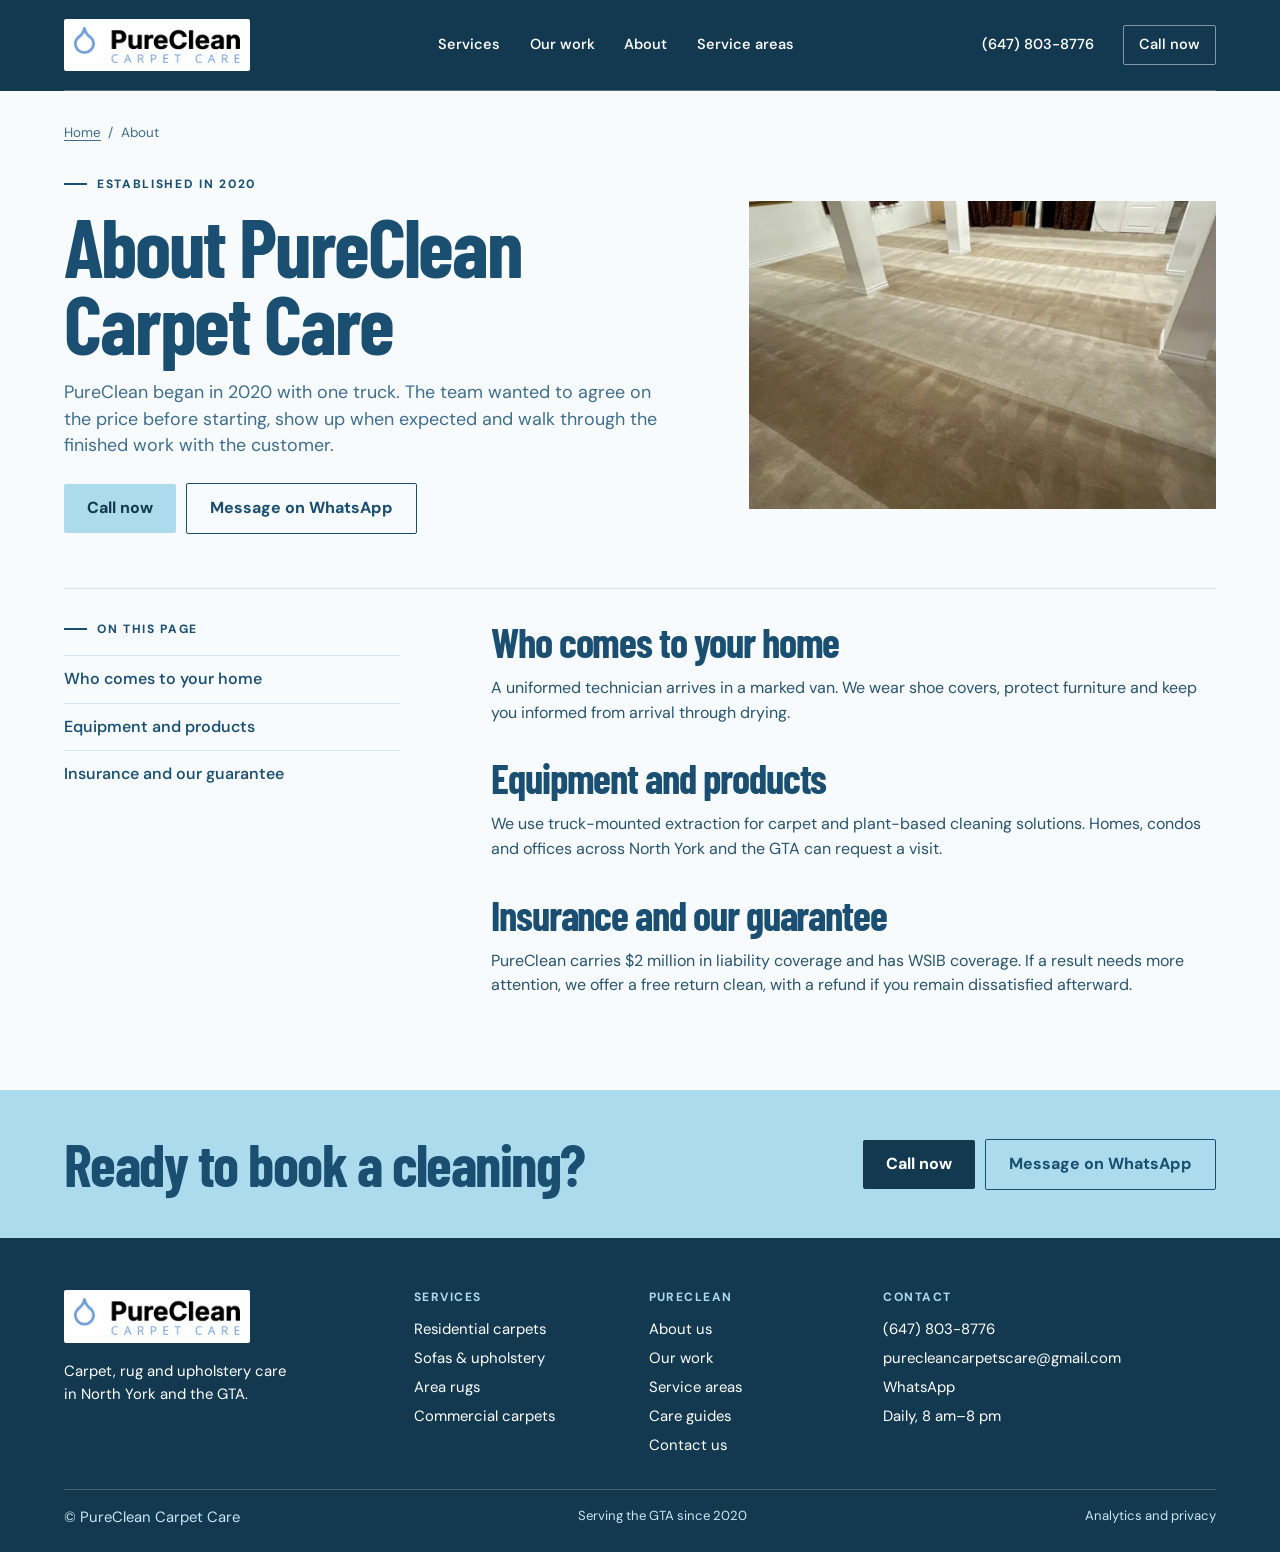
==== docs/about-us/index.html @ 776770c7 "Add PureClean website, analytics, and local SEO" ====
<!doctype html>
<html lang="en-CA">
  <head>
    <meta charset="utf-8" />
    <meta name="viewport" content="width=device-width, initial-scale=1" />
    <title>About PureClean Carpet Care | North York Cleaning Team</title>
    <meta name="description" content="Meet the PureClean team serving North York and the GTA. Learn how the team assesses carpets and upholstery, prepares quotes and handles a re-clean." />
    <link rel="canonical" href="https://purecleancarpet.ca/about-us/" />
    <meta property="og:locale" content="en_CA" />
    <meta property="og:site_name" content="PureClean Carpet Care" />
    <meta property="og:type" content="website" />
    <meta property="og:title" content="About PureClean Carpet Care | North York Cleaning Team" />
    <meta property="og:description" content="Meet the PureClean team serving North York and the GTA. Learn how the team assesses carpets and upholstery, prepares quotes and handles a re-clean." />
    <meta property="og:url" content="https://purecleancarpet.ca/about-us/" />
    <meta property="og:image" content="https://purecleancarpet.ca/assets/social/field-hall.jpg" />
    <meta property="og:image:type" content="image/jpeg" />
    <meta property="og:image:width" content="1200" />
    <meta property="og:image:height" content="630" />
    <meta property="og:image:alt" content="Cleaned carpet in a hallway" />
    <meta name="twitter:image:alt" content="Cleaned carpet in a hallway" />
    <meta name="twitter:card" content="summary_large_image" />
    <link rel="icon" href="../assets/pureclean-favicon.png" type="image/png" />
    <meta name="theme-color" content="#123950" />
    <link rel="preload" href="../assets/barlow-condensed-700.woff2" as="font" type="font/woff2" crossorigin />
    <link rel="stylesheet" href="../assets/style.css" />
    <script type="application/ld+json">
      {
        "@context": "https://schema.org",
        "@graph": [
          {
            "@type": "Organization",
            "@id": "https://purecleancarpet.ca/#business",
            "name": "PureClean Carpet Care",
            "url": "https://purecleancarpet.ca/",
            "telephone": "+16478038776",
            "email": "purecleancarpetscare@gmail.com",
            "sameAs": [
              "https://maps.google.com/?cid=16171649213282501730"
            ],
            "areaServed": [
              {
                "@type": "Place",
                "name": "North York"
              },
              {
                "@type": "Place",
                "name": "Etobicoke"
              },
              {
                "@type": "Place",
                "name": "Scarborough"
              },
              {
                "@type": "Place",
                "name": "Mississauga"
              },
              {
                "@type": "Place",
                "name": "Vaughan"
              },
              {
                "@type": "Place",
                "name": "Markham"
              },
              {
                "@type": "Place",
                "name": "Richmond Hill"
              },
              {
                "@type": "Place",
                "name": "Brampton"
              },
              {
                "@type": "Place",
                "name": "Oakville"
              },
              {
                "@type": "Place",
                "name": "Burlington"
              },
              {
                "@type": "Place",
                "name": "Ajax"
              },
              {
                "@type": "Place",
                "name": "Whitby"
              },
              {
                "@type": "Place",
                "name": "Oshawa"
              }
            ],
            "logo": {
              "@type": "ImageObject",
              "@id": "https://purecleancarpet.ca/#logo",
              "url": "https://purecleancarpet.ca/assets/pureclean-logo.png",
              "width": 1592,
              "height": 352
            },
            "contactPoint": {
              "@type": "ContactPoint",
              "contactType": "customer service",
              "telephone": "+16478038776",
              "email": "purecleancarpetscare@gmail.com"
            }
          },
          {
            "@type": "AboutPage",
            "@id": "https://purecleancarpet.ca/about-us/#page",
            "url": "https://purecleancarpet.ca/about-us/",
            "name": "About PureClean Carpet Care | North York Cleaning Team",
            "description": "Meet the PureClean team serving North York and the GTA. Learn how the team assesses carpets and upholstery, prepares quotes and handles a re-clean.",
            "inLanguage": "en-CA",
            "publisher": {
              "@id": "https://purecleancarpet.ca/#business"
            },
            "isPartOf": {
              "@id": "https://purecleancarpet.ca/#website"
            },
            "primaryImageOfPage": {
              "@type": "ImageObject",
              "url": "https://purecleancarpet.ca/assets/social/field-hall.jpg",
              "width": 1200,
              "height": 630
            },
            "breadcrumb": {
              "@id": "https://purecleancarpet.ca/about-us/#breadcrumbs"
            }
          },
          {
            "@type": "BreadcrumbList",
            "itemListElement": [
              {
                "@type": "ListItem",
                "position": 1,
                "name": "Home",
                "item": "https://purecleancarpet.ca/"
              },
              {
                "@type": "ListItem",
                "position": 2,
                "name": "About PureClean Carpet Care",
                "item": "https://purecleancarpet.ca/about-us/"
              }
            ],
            "@id": "https://purecleancarpet.ca/about-us/#breadcrumbs"
          }
        ]
      }
    </script>
    <script defer src="../assets/site.js"></script>
    <script defer src="../assets/analytics.js"></script>
  </head>
  <body data-analytics-page="/about-us/">
    <a class="skip" href="#main" data-analytics="page-content-skip-to-content">Skip to content</a>
    <header class="mast">
      <div class="wrap nav-row">
        <a
          class="brand"
          href="../"
          aria-label="PureClean Carpet Care home"
          data-analytics="header-pureclean-carpet-care-home"
          ><img src="../assets/pureclean-logo.png" width="1592" height="352" alt="" decoding="async"
        /></a>
        <nav class="nav-links" id="main-menu" aria-label="Main navigation">
          <a href="../services/" data-analytics="header-services">Services</a
          ><a href="../our-work/" data-analytics="header-our-work">Our work</a
          ><a href="./" aria-current="page" data-analytics="header-about">About</a
          ><a href="../service-areas/" data-analytics="header-service-areas">Service areas</a
          ><a href="../contact/" class="mobile-contact" data-analytics="header-contact">Contact</a>
        </nav>
        <div class="nav-actions">
          <a class="nav-call" href="tel:+16478038776" data-analytics="header-647-803-8776">(647) 803-8776</a
          ><a class="small-quote" href="tel:+16478038776" data-analytics="header-call-now">Call now</a
          ><button
            type="button"
            class="menu-button"
            aria-controls="main-menu"
            aria-expanded="false"
            data-analytics="header-menu"
          >
            Menu <span aria-hidden="true">☰</span>
          </button>
        </div>
      </div>
    </header>
    <main id="main">
      <section class="inner-top">
        <div class="wrap">
          <nav class="crumb" aria-label="Breadcrumb">
            <a href="../" data-analytics="page-content-home">Home</a><span aria-hidden="true">/</span
            ><span aria-current="page">About</span>
          </nav>
          <div class="interior-lead">
            <div>
              <p class="eyebrow">Established in 2020</p>
              <h1>About PureClean Carpet Care</h1>
              <p class="intro-copy">
                PureClean began in 2020 with one truck. The team wanted to agree on the price before starting,
                show up when expected and walk through the finished work with the customer.
              </p>
              <div class="contact-actions">
                <a class="button" href="tel:+16478038776" data-analytics="page-introduction-call-now"
                  >Call now</a
                ><a
                  class="button-link"
                  href="https://wa.me/16478038776"
                  data-analytics="page-introduction-message-on-whatsapp"
                  >Message on WhatsApp</a
                >
              </div>
            </div>
            <img
              src="../assets/field-hall.webp"
              alt="Extraction lines in a commercial hall cleaned by PureClean"
              width="1170"
              height="878"
              class=""
              fetchpriority="high"
              loading="eager"
              decoding="async"
            />
          </div>
        </div>
      </section>
      <div class="wrap interior-body">
        <div class="reading-grid">
          <aside class="contents">
            <p class="eyebrow">On this page</p>
            <ul>
              <li>
                <a href="#who-comes-to-your-home" data-analytics="on-this-page-who-comes-to-your-home"
                  >Who comes to your home</a
                >
              </li>
              <li>
                <a href="#equipment-and-products" data-analytics="on-this-page-equipment-and-products"
                  >Equipment and products</a
                >
              </li>
              <li>
                <a
                  href="#insurance-and-our-guarantee"
                  data-analytics="on-this-page-insurance-and-our-guarantee"
                  >Insurance and our guarantee</a
                >
              </li>
            </ul>
          </aside>
          <div>
            <section class="article-section" id="who-comes-to-your-home">
              <h2>Who comes to your home</h2>
              <p>
                A uniformed technician arrives in a marked van. We wear shoe covers, protect furniture and
                keep you informed from arrival through drying.
              </p>
            </section>
            <section class="article-section" id="equipment-and-products">
              <h2>Equipment and products</h2>
              <p>
                We use truck-mounted extraction for carpet and plant-based cleaning solutions. Homes, condos
                and offices across North York and the GTA can request a visit.
              </p>
            </section>
            <section class="article-section" id="insurance-and-our-guarantee">
              <h2>Insurance and our guarantee</h2>
              <p>
                PureClean carries $2 million in liability coverage and has WSIB coverage. If a result needs
                more attention, we offer a free return clean, with a refund if you remain dissatisfied
                afterward.
              </p>
            </section>
          </div>
        </div>
      </div>
      <section class="recontact" id="contact" aria-label="Contact PureClean">
        <div class="wrap" id="quote">
          <h2>Ready to book a cleaning?</h2>
          <div class="contact-actions">
            <a
              class="button dark-btn"
              href="tel:+16478038776"
              data-analytics="bottom-contact-section-call-now"
              >Call now</a
            ><a
              class="button-link"
              href="https://wa.me/16478038776"
              data-analytics="bottom-contact-section-message-on-whatsapp"
              >Message on WhatsApp</a
            >
          </div>
        </div>
      </section>
    </main>
    <footer class="footer">
      <div class="wrap footer-grid">
        <div>
          <a
            class="brand"
            href="../"
            aria-label="PureClean Carpet Care home"
            data-analytics="footer-pureclean-carpet-care-home"
            ><img src="../assets/pureclean-logo.png" width="1592" height="352" alt="" decoding="async"
          /></a>
          <p>Carpet, rug and upholstery care<br />in North York and the GTA.</p>
        </div>
        <div>
          <h2>Services</h2>
          <ul>
            <li>
              <a href="../services/carpet-cleaning/" data-analytics="footer-residential-carpets"
                >Residential carpets</a
              >
            </li>
            <li>
              <a href="../services/upholstery-cleaning/" data-analytics="footer-sofas-upholstery"
                >Sofas &amp; upholstery</a
              >
            </li>
            <li><a href="../services/area-rug-cleaning/" data-analytics="footer-area-rugs">Area rugs</a></li>
            <li>
              <a href="../services/commercial-carpet-cleaning/" data-analytics="footer-commercial-carpets"
                >Commercial carpets</a
              >
            </li>
          </ul>
        </div>
        <div>
          <h2>PureClean</h2>
          <ul>
            <li><a href="./" data-analytics="footer-about-us">About us</a></li>
            <li><a href="../our-work/" data-analytics="footer-our-work">Our work</a></li>
            <li><a href="../service-areas/" data-analytics="footer-service-areas">Service areas</a></li>
            <li><a href="../guides/" data-analytics="footer-care-guides">Care guides</a></li>
            <li><a href="../contact/" data-analytics="footer-contact-us">Contact us</a></li>
          </ul>
        </div>
        <div>
          <h2>Contact</h2>
          <ul>
            <li><a href="tel:+16478038776" data-analytics="footer-647-803-8776">(647) 803-8776</a></li>
            <li>
              <a
                href="mailto:purecleancarpetscare@gmail.com"
                data-analytics="footer-purecleancarpetscare-gmail-com"
                >purecleancarpetscare@gmail.com</a
              >
            </li>
            <li><a href="https://wa.me/16478038776" data-analytics="footer-whatsapp">WhatsApp</a></li>
            <li>Daily, 8 am–8 pm</li>
          </ul>
        </div>
      </div>
      <div class="wrap footer-base">
        <p>© PureClean Carpet Care</p>
        <span>Serving the GTA since 2020</span>
        <a href="../privacy/" data-analytics="footer-analytics-and-privacy">Analytics and privacy</a>
      </div>
    </footer>
  </body>
</html>
---- docs/assets/style.css ----
@font-face {
  font-family: DM Sans;
  src: url(dm-sans.woff2) format("woff2");
  font-weight: 100 1000;
  font-style: normal;
  font-display: swap;
}
@font-face {
  font-family: Barlow Condensed;
  src: url(barlow-condensed-700.woff2) format("woff2");
  font-weight: 700;
  font-style: normal;
  font-display: swap;
}
:root {
  --dark: #123950;
  --ink: #1a4f72;
  --muted: #3f6e8c;
  --paper: #f7fbfd;
  --white: #ffffff;
  --line: #d3e7f2;
  --accent: #abdbed;
  --round: 2px;
  --width: min(1376px, 90vw);
  --display: "Barlow Condensed", "Arial Narrow", sans-serif;
  --body: "DM Sans", Arial, sans-serif;
  color-scheme: light;
}
* {
  box-sizing: border-box;
}
body {
  margin: 0;
  background: var(--paper);
  color: var(--ink);
  font: 400 1rem/1.55 var(--body);
  -webkit-font-smoothing: antialiased;
}
button,
input,
select,
textarea {
  font: inherit;
  color: inherit;
}
a {
  color: inherit;
  text-decoration: none;
}
button,
select {
  cursor: pointer;
}
img {
  display: block;
  max-width: 100%;
}
figure,
p,
h1,
h2,
h3 {
  margin: 0;
}
h1,
h2,
h3 {
  line-height: 1.02;
  text-wrap: balance;
}
h1,
h2 {
  font-family: var(--display);
  font-weight: 700;
  letter-spacing: -0.026em;
}
h3 {
  font-weight: 650;
  letter-spacing: -0.035em;
}
button {
  border: 0;
  background: none;
}
a:focus-visible,
button:focus-visible,
input:focus-visible,
select:focus-visible,
textarea:focus-visible,
summary:focus-visible {
  outline: 3px solid #2b6b94;
  outline-offset: 4px;
  box-shadow: 0 0 0 4px #ffffff;
}
::selection {
  background: var(--accent);
  color: var(--ink);
}
.wrap {
  width: var(--width);
  margin-inline: auto;
}
.skip {
  position: fixed;
  left: 1rem;
  top: -5rem;
  background: white;
  color: var(--ink);
  padding: 0.8rem;
  z-index: 20;
}
.skip:focus {
  top: 1rem;
}
.mast {
  position: relative;
  background: var(--dark);
  color: var(--white);
}
.mast.overlay {
  background: transparent;
  position: absolute;
  inset: 0 0 auto;
  z-index: 3;
}
.nav-row {
  display: flex;
  align-items: center;
  justify-content: space-between;
  min-height: 91px;
  border-bottom: 1px solid #ffffff45;
  gap: 24px;
}
.brand {
  display: inline-flex;
  align-items: center;
  flex: none;
  padding: 8px 10px;
  border-radius: var(--round);
  background: var(--white);
}
.brand img {
  width: clamp(142px, 13vw, 178px);
  height: auto;
}
.nav-links,
.nav-actions {
  display: flex;
  align-items: center;
  gap: clamp(15px, 2.3vw, 38px);
}
.nav-links a,
.nav-actions a {
  font-size: 0.91rem;
  font-weight: 550;
}
.nav-links a:hover,
.text-link:hover,
.footer a:hover {
  text-decoration: underline;
  text-underline-offset: 5px;
}
.nav-call {
  font-variant-numeric: tabular-nums;
  white-space: nowrap;
}
.nav-call .phone-symbol {
  margin-right: 7px;
}
.nav-actions .small-quote {
  border: 1px solid #ffffff7a;
  border-radius: var(--round);
  padding: 8px 15px;
}
.nav-actions .small-quote:hover {
  border-color: var(--accent);
  color: var(--accent);
}
.menu-button {
  display: none;
  color: inherit;
  border: 1px solid #ffffff80;
  border-radius: 2px;
  padding: 6px 13px;
}
.skip-mobile {
  display: inline-flex;
}
.hero {
  position: relative;
  isolation: isolate;
  background: #123950;
  color: var(--white);
  overflow: hidden;
}
.hero-photo {
  inset: 0;
  position: absolute;
  z-index: -2;
  width: 100%;
  height: 100%;
  object-fit: cover;
  object-position: 65% 55%;
}
.hero:after {
  content: "";
  position: absolute;
  z-index: -1;
  inset: 0;
  background:
    linear-gradient(90deg, rgba(14, 43, 63, 0.86), rgba(14, 43, 63, 0.5) 39%, transparent 71%),
    linear-gradient(180deg, rgba(14, 43, 63, 0.4), transparent 29%, transparent 70%, rgba(14, 43, 63, 0.23));
}
.hero-grid {
  display: flex;
  flex-direction: column;
  justify-content: center;
  align-items: flex-start;
  min-height: clamp(610px, 46vw, 790px);
  padding-top: 128px;
  padding-bottom: 70px;
}
.eyebrow {
  font-size: 0.75rem;
  font-weight: 750;
  letter-spacing: 0.14em;
  text-transform: uppercase;
  display: flex;
  align-items: center;
  gap: 10px;
  line-height: 1.4;
}
.eyebrow:before {
  content: "";
  height: 2px;
  width: 23px;
  background: currentColor;
}
.hero .eyebrow,
.dark .eyebrow {
  color: var(--accent);
}
.hero h1 {
  font-size: clamp(6.5rem, 10.6vw, 10.9rem);
  line-height: 0.83;
  letter-spacing: -0.041em;
  margin: 24px 0 25px;
}
.hero h1 span {
  display: block;
}
.hero-intro {
  font-size: clamp(1.08rem, 1.38vw, 1.4rem);
  max-width: 440px;
  line-height: 1.44;
}
.button,
.button-link {
  display: inline-flex;
  align-items: center;
  justify-content: center;
  gap: 12px;
  border: 0;
  border-radius: var(--round);
  padding: 14px 23px;
  font-size: 1rem;
  font-weight: 750;
  line-height: 1.3;
  min-height: 48px;
  cursor: pointer;
}
.button {
  background: var(--accent);
  color: #123950;
}
.button:hover {
  background: #c9e7f4;
}
.button.dark-btn {
  color: var(--white);
  background: var(--dark);
}
.button.dark-btn:hover {
  background: #22608a;
}
.button-link {
  border: 1px solid currentColor;
  background: transparent;
}
.hero .button {
  margin-top: 26px;
}
.text-link {
  font-weight: 650;
  text-decoration: underline;
  text-underline-offset: 5px;
  text-decoration-thickness: 1px;
}
.quiet {
  color: var(--muted);
}
.section {
  padding-block: clamp(48px, 6vw, 96px);
}
.section-title {
  font-size: clamp(3.2rem, 6.3vw, 6.3rem);
  line-height: 0.94;
}
.section-title.small {
  font-size: clamp(3rem, 4.8vw, 4.7rem);
}
.section-top {
  display: flex;
  align-items: end;
  justify-content: space-between;
  gap: 26px;
  margin-bottom: 28px;
}
.section-top .eyebrow {
  margin-bottom: 14px;
}
.section-top .side-note {
  font-size: 0.95rem;
  color: var(--muted);
  max-width: 26rem;
}
.section-top .text-link {
  white-space: nowrap;
}
.reveal-section {
  background: var(--paper);
  padding-top: clamp(35px, 4.3vw, 68px);
}
.compare {
  position: relative;
  isolation: isolate;
  aspect-ratio: 2.28;
  background: #d3e7f2;
  overflow: hidden;
  --split: 48%;
}
.compare img {
  position: absolute;
  inset: 0;
  width: 100%;
  height: 100%;
  object-fit: cover;
  object-position: 50% 58%;
  pointer-events: none;
}
.compare .before-photo {
  clip-path: inset(0 calc(100% - var(--split)) 0 0);
}
.compare .edge {
  position: absolute;
  z-index: 2;
  left: var(--split);
  top: 0;
  height: 100%;
  width: 2px;
  transform: translateX(-50%);
  background: white;
  pointer-events: none;
}
.compare .knob {
  display: grid;
  place-items: center;
  position: absolute;
  top: 54%;
  left: 50%;
  width: 52px;
  height: 52px;
  transform: translate(-50%, -50%);
  background: var(--accent);
  border: 2px solid var(--dark);
  border-radius: 50%;
  box-shadow: 0 3px 10px #12395045;
  color: var(--ink);
  font-size: 1.35rem;
  font-weight: 650;
  line-height: 1;
  letter-spacing: 0.1em;
}
.compare .tag {
  position: absolute;
  z-index: 2;
  top: 18px;
  left: 18px;
  background: #123950e6;
  color: white;
  padding: 4px 11px;
  text-transform: uppercase;
  letter-spacing: 0.095em;
  font-size: 0.72rem;
  font-weight: 700;
  pointer-events: none;
}
.compare .tag.after {
  left: auto;
  right: 18px;
}
.compare input {
  position: absolute;
  z-index: 4;
  inset: 0;
  height: 100%;
  width: 100%;
  opacity: 0;
  cursor: ew-resize;
  margin: 0;
  touch-action: pan-y;
}
.compare:focus-within {
  outline: 3px solid #2b6b94;
  outline-offset: 4px;
  box-shadow: 0 0 0 4px #ffffff;
}
.compare:focus-within .knob {
  outline: 3px solid white;
  outline-offset: 2px;
}
.compare-caption {
  display: flex;
  justify-content: space-between;
  align-items: baseline;
  gap: 16px;
  margin-top: 12px;
  font-size: 0.84rem;
  color: var(--muted);
}
.compare-caption a {
  color: var(--ink);
}
.noscript {
  font-size: 0.88rem;
}
.services-block {
  background: #e4f3fa;
}
.service-list {
  border-top: 1px solid #a8c8db;
}
.service-row {
  display: grid;
  grid-template-columns: 92px 1fr minmax(14rem, 31%) 34px;
  align-items: center;
  gap: 28px;
  border-bottom: 1px solid #a8c8db;
  padding: 17px 0;
  transition: background 0.2s;
}
.service-row:hover {
  background: #d3e7f2;
}
.service-row img {
  width: 92px;
  height: 67px;
  object-fit: cover;
}
.service-row h3 {
  font-size: clamp(1.6rem, 2.6vw, 2.8rem);
  font-weight: 650;
}
.service-row p {
  color: var(--muted);
  font-size: 0.97rem;
}
.circle-link {
  border: 1px solid #7fa6be;
  width: 32px;
  height: 32px;
  border-radius: 50%;
  display: grid;
  place-items: center;
  font-size: 1.15rem;
}
.service-row:hover .circle-link {
  background: var(--ink);
  color: white;
}
.dark {
  background: var(--dark);
  color: var(--paper);
}
.story-grid {
  display: grid;
  grid-template-columns: 0.9fr 1.1fr;
  gap: clamp(38px, 8vw, 132px);
  align-items: center;
}
.story-grid .eyebrow {
  margin-bottom: 17px;
}
.story-grid .section-title {
  margin-bottom: 25px;
}
.steps {
  list-style: none;
  margin: 0;
  padding: 0;
  counter-reset: visit;
}
.steps li {
  counter-increment: visit;
  display: grid;
  grid-template-columns: 34px 1fr;
  gap: 14px;
  padding: 19px 0;
  border-top: 1px solid #ffffff44;
}
.steps li:before {
  content: counter(visit, decimal-leading-zero);
  color: var(--accent);
  font-size: 0.8rem;
  font-weight: 650;
  margin-top: 2px;
}
.steps h3 {
  font-size: 1.3rem;
  margin-bottom: 5px;
}
.steps p {
  color: #d3e7f2;
  font-size: 0.97rem;
}
.story-image {
  width: 100%;
  aspect-ratio: 1.22;
  object-fit: cover;
}
.story-grid .text-link {
  display: inline-block;
  margin-top: 18px;
}
.faq-wrap,
.split-info {
  display: grid;
  grid-template-columns: 0.82fr 1.18fr;
  gap: clamp(40px, 7vw, 115px);
}
.faq-wrap .eyebrow,
.split-info .eyebrow {
  margin-bottom: 14px;
}
.answers {
  border-top: 1px solid var(--line);
}
details {
  border-bottom: 1px solid var(--line);
  padding: 0;
}
summary {
  font-weight: 650;
  font-size: 1.1rem;
  list-style: none;
  padding: 19px 32px 19px 0;
  cursor: pointer;
  position: relative;
}
summary::-webkit-details-marker {
  display: none;
}
summary:after {
  content: "+";
  position: absolute;
  right: 0;
  top: 16px;
  font-size: 1.45rem;
  line-height: 1.4;
  color: var(--muted);
  font-weight: 400;
}
details[open] summary:after {
  content: "−";
}
details p {
  padding: 0 27px 18px 0;
  color: var(--muted);
  font-size: 1rem;
  max-width: 66ch;
}
.recontact {
  background: var(--accent);
  padding: 44px 0;
}
.recontact .wrap {
  display: flex;
  align-items: center;
  justify-content: space-between;
  gap: 22px;
}
.recontact h2 {
  font-size: clamp(2.6rem, 4.6vw, 4.6rem);
}
.footer {
  background: #123950;
  color: #ffffff;
  padding: 52px 0 23px;
}
.footer-grid {
  display: grid;
  grid-template-columns: 1.25fr 0.8fr 0.8fr 1.3fr;
  gap: 30px;
}
.footer h2 {
  font: 700 0.75rem/1.25 var(--body);
  text-transform: uppercase;
  letter-spacing: 0.12em;
  color: #abdbed;
  margin-bottom: 13px;
}
.footer p,
.footer li {
  font-size: 0.93rem;
}
.footer ul {
  list-style: none;
  padding: 0;
  margin: 0;
}
.footer li + li {
  margin-top: 6px;
}
.footer .brand {
  margin-bottom: 17px;
}
.footer a {
  overflow-wrap: anywhere;
}
.footer-base {
  display: flex;
  gap: 20px;
  justify-content: space-between;
  border-top: 1px solid #ffffff35;
  padding-top: 16px;
  margin-top: 32px;
  color: #c9e7f4;
  font-size: 0.82rem;
}
.inner-top {
  padding: 32px 0 54px;
}
.crumb {
  font-size: 0.84rem;
  color: var(--muted);
  display: flex;
  gap: 0.55em;
  flex-wrap: wrap;
  align-items: center;
}
.crumb a {
  text-decoration: underline;
  text-underline-offset: 3px;
}
.interior-lead {
  display: grid;
  grid-template-columns: 1.12fr 0.88fr;
  align-items: center;
  gap: clamp(28px, 7vw, 96px);
  margin-top: 32px;
}
.interior-lead h1,
.page-title {
  font-size: clamp(3.65rem, 6.4vw, 7.1rem);
  line-height: 0.94;
  margin: 14px 0 18px;
}
.intro-copy {
  font-size: clamp(1.05rem, 1.4vw, 1.35rem);
  color: var(--muted);
  line-height: 1.5;
  max-width: 43rem;
}
.interior-lead img {
  width: 100%;
  height: clamp(240px, 24vw, 400px);
  object-fit: cover;
}
.interior-lead .button {
  margin-top: 24px;
}
.interior-body {
  padding: 0 0 60px;
}
.reading-grid {
  display: grid;
  grid-template-columns: minmax(210px, 1fr) minmax(300px, 2.15fr);
  gap: clamp(36px, 7vw, 110px);
  align-items: start;
  border-top: 1px solid var(--line);
  padding-top: 32px;
}
.contents {
  position: sticky;
  top: 20px;
}
.contents .eyebrow {
  margin-bottom: 17px;
}
.contents ul {
  list-style: none;
  margin: 0;
  padding: 0;
}
.contents li {
  border-top: 1px solid var(--line);
}
.contents a {
  display: block;
  padding: 11px 0;
  font-weight: 550;
}
.contents a:hover {
  text-decoration: underline;
}
.article-section {
  scroll-margin-top: 20px;
  margin-bottom: 32px;
}
.article-section h2,
.location-box h2,
.contact-details h2,
.gallery-head {
  font-size: clamp(2.05rem, 3.2vw, 3.25rem);
  margin-bottom: 13px;
}
.article-section p {
  color: #28536e;
  max-width: 75ch;
}
.article-section p + p {
  margin-top: 12px;
}
.article-section ul {
  padding-left: 1.3rem;
}
.contact-card {
  background: white;
  border: 1px solid var(--line);
  padding: clamp(22px, 3.2vw, 46px);
}
.contact-grid {
  display: grid;
  grid-template-columns: 0.83fr 1.17fr;
  gap: clamp(35px, 7vw, 105px);
  align-items: start;
  padding-bottom: 62px;
}
.contact-details > p {
  margin-bottom: 18px;
  color: var(--muted);
}
.contact-details ul {
  list-style: none;
  padding: 0;
}
.contact-details li {
  border-top: 1px solid var(--line);
  padding: 12px 0;
  display: grid;
  gap: 3px;
}
.contact-details strong {
  font-size: 0.79rem;
  letter-spacing: 0.06em;
  text-transform: uppercase;
  color: var(--muted);
}
.contact-details li a {
  font-weight: 600;
  overflow-wrap: anywhere;
}
.contact-card h2 {
  font-size: 2.6rem;
  margin-bottom: 6px;
}
.contact-card > p {
  color: var(--muted);
  font-size: 0.96rem;
}
.form-grid {
  display: grid;
  grid-template-columns: 1fr 1fr;
  gap: 15px;
  margin-top: 23px;
}
.form-grid label {
  display: grid;
  gap: 6px;
  font-size: 0.93rem;
  font-weight: 650;
}
.form-grid label.full,
.form-submit {
  grid-column: 1/-1;
}
.form-grid input,
.form-grid select,
.form-grid textarea {
  border: 1px solid #7fa6be;
  background: #ffffff;
  min-height: 45px;
  padding: 9px 11px;
  border-radius: 2px;
  width: 100%;
  font-weight: 400;
  font-size: 1rem;
}
.form-grid textarea {
  min-height: 90px;
  resize: vertical;
}
.form-grid select {
  appearance: none;
  background: #ffffff
    url("data:image/svg+xml,%3Csvg xmlns='http://www.w3.org/2000/svg' width='12' height='8'%3E%3Cpath d='m1 1 5 5 5-5' fill='none' stroke='%231a4f72' stroke-width='1.6'/%3E%3C/svg%3E")
    right 12px center/12px no-repeat;
  padding-right: 33px;
}
.form-submit small {
  display: block;
  margin-top: 8px;
  color: var(--muted);
  font-size: 0.82rem;
}
.work-grid {
  display: grid;
  grid-template-columns: 1.1fr 0.9fr;
  gap: 24px;
  margin: 25px 0 55px;
}
.work-grid figure:first-child {
  grid-row: span 2;
}
.work-grid figure img {
  width: 100%;
  height: clamp(190px, 22vw, 340px);
  object-fit: cover;
}
.work-grid figure:first-child img {
  height: calc(100% - 34px);
  min-height: 350px;
}
.work-grid figcaption,
.videos figcaption {
  padding-top: 6px;
  font-weight: 550;
}
.videos {
  display: grid;
  grid-template-columns: 1fr 1fr;
  gap: 23px;
}
.videos video {
  background: #123950;
  display: block;
  width: 100%;
  aspect-ratio: 16/10;
}
.location-box {
  padding: clamp(25px, 4vw, 60px);
  background: #e4f3fa;
}
.location-tags {
  display: flex;
  flex-wrap: wrap;
  gap: 9px;
  margin: 18px 0;
}
.location-tags span {
  border: 1px solid #a8c8db;
  padding: 6px 13px;
  font-size: 0.94rem;
}
.business-metrics {
  padding-block: clamp(25px, 4vw, 44px);
  background: var(--white);
  border-block: 1px solid var(--line);
}
.business-metrics-list {
  display: grid;
  grid-template-columns: repeat(4, minmax(0, 1fr));
  gap: 1.25rem;
  margin: 0;
  padding: 0;
  list-style: none;
}
.business-metrics-list li {
  display: grid;
  align-content: start;
  justify-items: start;
  gap: 0.4rem;
  padding-inline-start: clamp(10px, 1.6vw, 22px);
  border-inline-start: 2px solid var(--line);
}
.business-metrics-list strong {
  color: var(--dark);
  font: 700 clamp(2.1rem, 4.5vw, 3.7rem)/1 var(--display);
}
.business-metrics-list .text-link {
  letter-spacing: normal;
  text-transform: none;
}
.rating-star {
  color: var(--ink);
  font-size: 0.55em;
  vertical-align: 0.2em;
}
.business-metrics-source {
  margin: 1.1rem 0 0;
  font-size: 0.85rem;
  color: var(--muted);
}
.service-benefits {
  padding-block: clamp(2rem, 4.5vw, 4rem);
  border-bottom: 1px solid var(--line);
}
.service-benefits-list {
  display: grid;
  grid-template-columns: repeat(5, minmax(0, 1fr));
  gap: clamp(1.15rem, 2vw, 2rem);
  list-style: none;
  margin: clamp(1.25rem, 3vw, 2rem) 0 0;
  padding: 0;
}
.service-benefits-list li {
  border-top: 2px solid var(--line);
  padding-top: 0.85rem;
}
.service-benefits-list h3 {
  margin: 0 0 0.35rem;
  color: var(--dark);
  font: 700 1.15rem/1.25 var(--body);
}
.service-benefits-list p {
  margin: 0;
}
@media (max-width: 1100px) {
  .service-benefits-list {
    grid-template-columns: repeat(3, minmax(0, 1fr));
  }
}
@media (max-width: 720px) {
  .business-metrics-list,
  .service-benefits-list {
    grid-template-columns: repeat(2, minmax(0, 1fr));
  }
}
@media (max-width: 430px) {
  .service-benefits-list {
    grid-template-columns: 1fr;
  }
}
.home-review {
  padding-block: 42px;
  border-top: 1px solid var(--line);
  border-bottom: 1px solid var(--line);
}
.home-review .wrap {
  display: flex;
  align-items: center;
  justify-content: space-between;
  gap: 25px;
}
.home-review blockquote {
  margin: 0;
  font-size: clamp(1.25rem, 2.4vw, 2.25rem);
  letter-spacing: -0.035em;
  max-width: 36ch;
  line-height: 1.2;
}
.home-review cite {
  display: block;
  font-size: 0.86rem;
  font-weight: 550;
  font-style: normal;
  margin-top: 10px;
  color: var(--muted);
}
.review-card {
  padding: 18px 0;
  border-top: 1px solid var(--line);
}
.review-card blockquote {
  margin: 0 0 7px;
  font-size: 1.14rem;
}
.review-card cite {
  font-style: normal;
  font-size: 0.88rem;
  color: var(--muted);
}
.reviews-list {
  margin-bottom: 24px;
}
.back-link {
  display: inline-block;
  margin-top: 18px;
}
.article-section a:not(.button),
.inner-top a:not(.button):hover {
  text-decoration: underline;
  text-underline-offset: 4px;
}
.guide-link {
  display: block;
  border-block: 1px solid var(--line);
  padding: 26px 0;
}
.guide-link h2 {
  font-size: 2.6rem;
  margin-bottom: 9px;
}
.guide-link:hover h2 {
  text-decoration: underline;
}
.guide-link p {
  color: var(--muted);
}
.sr-only {
  clip-path: inset(50%);
  height: 1px;
  width: 1px;
  position: absolute;
  overflow: hidden;
  white-space: nowrap;
}
@media (min-width: 1650px) {
  :root {
    --width: min(1510px, 88vw);
  }
}
@media (max-width: 920px) {
  .nav-call {
    display: none;
  }
  .nav-row {
    min-height: 77px;
  }
  .hero-grid {
    min-height: 590px;
  }
  .footer-grid {
    grid-template-columns: 1fr 1fr;
  }
  .service-row {
    gap: 18px;
    grid-template-columns: 75px 1fr minmax(12rem, 30%) 32px;
  }
  .service-row img {
    width: 75px;
    height: 60px;
  }
  .story-grid {
    gap: 28px;
  }
  .reading-grid {
    grid-template-columns: 1fr 2fr;
    gap: 28px;
  }
  .faq-wrap {
    grid-template-columns: 0.7fr 1fr;
    gap: 28px;
  }
}
@media (max-width: 680px) {
  :root {
    --width: 89.5vw;
  }
  .nav-row {
    min-height: 69px;
  }
  .menu-button {
    display: inline-flex;
    align-items: center;
    gap: 8px;
  }
  .nav-actions .small-quote {
    display: none;
  }
  .nav-links {
    display: none;
  }
  .mast.menu-open .nav-links {
    display: flex;
    align-items: stretch;
    position: absolute;
    top: 100%;
    left: 0;
    right: 0;
    flex-direction: column;
    gap: 0;
    background: #123950;
    padding: 5px 5.25vw 14px;
    box-shadow: 0 13px 22px #0004;
  }
  .mast.menu-open .nav-links a {
    border-top: 1px solid #fff3;
    padding: 13px 0;
  }
  .hero-grid {
    min-height: 640px;
    justify-content: flex-start;
    padding-top: 123px;
    padding-bottom: 155px;
  }
  .hero-photo {
    object-position: 61% center;
  }
  .hero:after {
    background:
      linear-gradient(90deg, rgba(14, 43, 63, 0.74), rgba(14, 43, 63, 0.43) 45%, transparent),
      linear-gradient(180deg, #123950a8, transparent 75%);
  }
  .hero h1 {
    font-size: clamp(6rem, 20vw, 8.4rem);
    margin: 20px 0;
  }
  .hero-intro {
    max-width: 285px;
    font-size: 1.08rem;
  }
  .hero .button {
    margin-top: 20px;
  }
  .section {
    padding-block: 47px;
  }
  .section-top {
    align-items: start;
    flex-wrap: wrap;
    gap: 12px;
    margin-bottom: 19px;
  }
  .section-top .side-note {
    font-size: 0.89rem;
  }
  .reveal-section {
    padding-top: 33px;
  }
  .compare {
    aspect-ratio: 1.18;
  }
  .compare .tag {
    top: 10px;
    left: 10px;
  }
  .compare .tag.after {
    right: 10px;
  }
  .compare .knob {
    width: 45px;
    height: 45px;
  }
  .compare-caption {
    align-items: start;
    flex-direction: column;
    gap: 6px;
  }
  .service-row {
    grid-template-columns: 63px minmax(0, 1fr) 28px;
    gap: 13px;
    padding: 14px 0;
  }
  .service-row img {
    width: 63px;
    height: 62px;
  }
  .service-row p {
    display: none;
  }
  .service-row h3 {
    font-size: 1.55rem;
  }
  .circle-link {
    width: 28px;
    height: 28px;
  }
  .story-grid,
  .faq-wrap,
  .split-info,
  .reading-grid,
  .interior-lead,
  .contact-grid {
    grid-template-columns: 1fr;
    gap: 24px;
  }
  .story-image {
    aspect-ratio: 1.63;
  }
  .section-title {
    font-size: clamp(3.2rem, 12.3vw, 4.6rem);
  }
  .recontact .wrap {
    align-items: flex-start;
    flex-direction: column;
  }
  .recontact {
    padding: 36px 0;
  }
  .footer-grid {
    gap: 29px 16px;
  }
  .footer-grid > div:first-child,
  .footer-grid > div:last-child {
    grid-column: 1/-1;
  }
  .footer-base {
    display: block;
  }
  .footer-base span {
    display: block;
    margin-top: 5px;
  }
  .inner-top {
    padding: 24px 0 32px;
  }
  .interior-lead {
    margin-top: 21px;
  }
  .interior-lead img {
    height: auto;
    aspect-ratio: 1.75;
  }
  .interior-lead h1,
  .page-title {
    font-size: clamp(3.65rem, 13vw, 5.4rem);
  }
  .contents {
    position: static;
  }
  .reading-grid {
    padding-top: 24px;
  }
  .contact-grid {
    padding-bottom: 40px;
  }
  .form-grid {
    grid-template-columns: 1fr;
  }
  .form-grid label {
    grid-column: 1/-1;
  }
  .work-grid,
  .videos {
    grid-template-columns: 1fr;
    gap: 18px;
  }
  .work-grid figure:first-child {
    grid-row: auto;
  }
  .work-grid figure img,
  .work-grid figure:first-child img {
    height: auto;
    aspect-ratio: 1.6;
    min-height: 0;
  }
  .home-review .wrap {
    display: grid;
    gap: 18px;
  }
  .home-review blockquote {
    font-size: 1.5rem;
  }
  .location-box {
    padding: 23px;
  }
  .location-tags {
    gap: 6px;
  }
  .location-tags span {
    padding: 4px 9px;
  }
  .nav-actions {
    margin-left: auto;
  }
}
@media (prefers-reduced-motion: reduce) {
  *,
  *:before,
  *:after {
    scroll-behavior: auto !important;
    transition: none !important;
  }
}
.nav-links .mobile-contact {
  display: none;
}
.hero h1 .hero-intro {
  font-family: var(--body);
  font-weight: 400;
  letter-spacing: normal;
  margin-top: 24px;
  line-height: 1.44;
  text-wrap: initial;
}
.hero h1 {
  margin-bottom: 0;
}
.material-grid {
  display: grid;
  grid-template-columns: repeat(4, minmax(0, 1fr));
  gap: 18px;
  padding-bottom: clamp(38px, 5vw, 74px);
}
.material-card {
  display: block;
}
.material-card img {
  width: 100%;
  aspect-ratio: 0.86;
  object-fit: cover;
}
.material-card > div {
  padding: 16px 0;
}
.material-card h2 {
  font-size: clamp(2rem, 2.8vw, 3.4rem);
  margin-bottom: 7px;
}
.material-card:hover h2 {
  text-decoration: underline;
  text-underline-offset: 4px;
}
.material-card p,
.panel-info p {
  font-size: 0.95rem;
  color: var(--muted);
}
.design-board {
  display: grid;
  grid-template-columns: 1fr 1fr;
  gap: 28px;
  padding-bottom: 62px;
}
.design-panel {
  min-width: 0;
}
.mini-frame {
  position: relative;
  container-type: inline-size;
  aspect-ratio: 1.48;
  overflow: hidden;
  background: #e4f3fa;
  border: 1px solid var(--line);
}
.mini-frame iframe {
  border: 0;
  position: absolute;
  inset: 0;
  width: 240%;
  height: 240%;
  transform: scale(0.416667);
  transform-origin: top left;
  pointer-events: none;
}
.mini-frame > a {
  position: absolute;
  inset: 0;
}
.panel-info {
  display: flex;
  justify-content: space-between;
  align-items: baseline;
  gap: 14px;
  padding-top: 13px;
}
.panel-info h2 {
  font-size: 2rem;
}
.panel-info .text-link {
  white-space: nowrap;
  font-size: 0.9rem;
}
.panel-info p {
  margin-top: 6px;
}
@media (max-width: 900px) {
  .material-grid {
    grid-template-columns: repeat(2, minmax(0, 1fr));
  }
  .material-card img {
    aspect-ratio: 1.35;
  }
}
@media (max-width: 680px) {
  .nav-links .mobile-contact {
    display: block;
  }
  .hero h1 .hero-intro {
    margin-top: 20px;
  }
  .hero h1 {
    margin-bottom: 0;
  }
  .material-grid {
    gap: 17px 12px;
  }
  .material-card img {
    aspect-ratio: 0.88;
  }
  .material-card h2 {
    font-size: 1.85rem;
  }
  .material-card p {
    font-size: 0.9rem;
  }
  .design-board {
    grid-template-columns: 1fr;
  }
  .panel-info {
    align-items: start;
  }
}
.device-select {
  display: inline-flex;
  border: 1px solid var(--line);
  margin: 18px 0 0;
  padding: 6px 14px 10px;
  gap: 15px;
}
.device-select legend {
  font-size: 0.8rem;
  padding: 0 0.3em;
  color: var(--muted);
}
.device-select input {
  accent-color: var(--ink);
}
.device-select label {
  cursor: pointer;
}
.design-board[data-size="mobile"] .mini-frame {
  aspect-ratio: 390/650;
  max-width: 300px;
  margin-inline: auto;
}
.design-board[data-size="mobile"] .mini-frame iframe {
  width: 130%;
  height: 130%;
  transform: scale(0.769231);
}
@media (max-width: 680px) {
  .hero-photo {
    top: auto;
    bottom: 0;
    height: 55%;
    object-position: right 58%;
  }
  .hero:after {
    background: linear-gradient(
      180deg,
      #123950 0%,
      #123950 36%,
      rgba(18, 57, 80, 0.87) 47%,
      rgba(18, 57, 80, 0.18) 65%,
      transparent 76%
    );
  }
  .hero-grid {
    min-height: 640px;
    padding-top: 104px;
    padding-bottom: 180px;
  }
  .hero .button {
    position: relative;
  }
}
.profile-gallery {
  margin-bottom: 55px;
  padding-block: 27px;
  border-block: 1px solid var(--line);
}
.profile-gallery-head {
  display: flex;
  flex-wrap: wrap;
  justify-content: space-between;
  align-items: baseline;
  gap: 8px 22px;
  margin-bottom: 14px;
}
.profile-photos {
  display: grid;
  grid-template-columns: repeat(3, minmax(0, 1fr));
  gap: 20px;
}
.profile-photos a {
  display: block;
}
.profile-photos img {
  width: 100%;
  aspect-ratio: 4 / 3;
  object-fit: cover;
  object-position: center 60%;
}
.profile-photos figcaption {
  padding-top: 7px;
  font-weight: 550;
}
.profile-clip video {
  object-fit: contain;
}
.profile-clip figcaption p {
  margin-top: 4px;
  font-size: 0.95rem;
  font-weight: 400;
  color: var(--muted);
}
@media (max-width: 680px) {
  .profile-photos {
    grid-template-columns: 1fr;
    gap: 18px;
  }
}

.contact-actions {
  display: flex;
  flex-wrap: wrap;
  align-items: center;
  gap: 10px;
}
.hero .contact-actions {
  margin-top: 26px;
}
.hero .contact-actions .button {
  margin-top: 0;
}
.hero .contact-actions .button-link {
  background: #12395055;
  color: var(--white);
}
.contact-actions .button-link:hover {
  background: var(--dark);
  color: var(--white);
}
.interior-lead .contact-actions {
  margin-top: 24px;
}
.interior-lead .contact-actions .button {
  margin-top: 0;
}
.contact-direct {
  margin-block: 20px;
}
@media (max-width: 680px) {
  .hero .contact-actions {
    margin-top: 20px;
  }
  .hero-grid {
    padding-bottom: 145px;
  }
  .hero .contact-actions .button,
  .hero .contact-actions .button-link {
    padding-inline: 15px;
  }
}
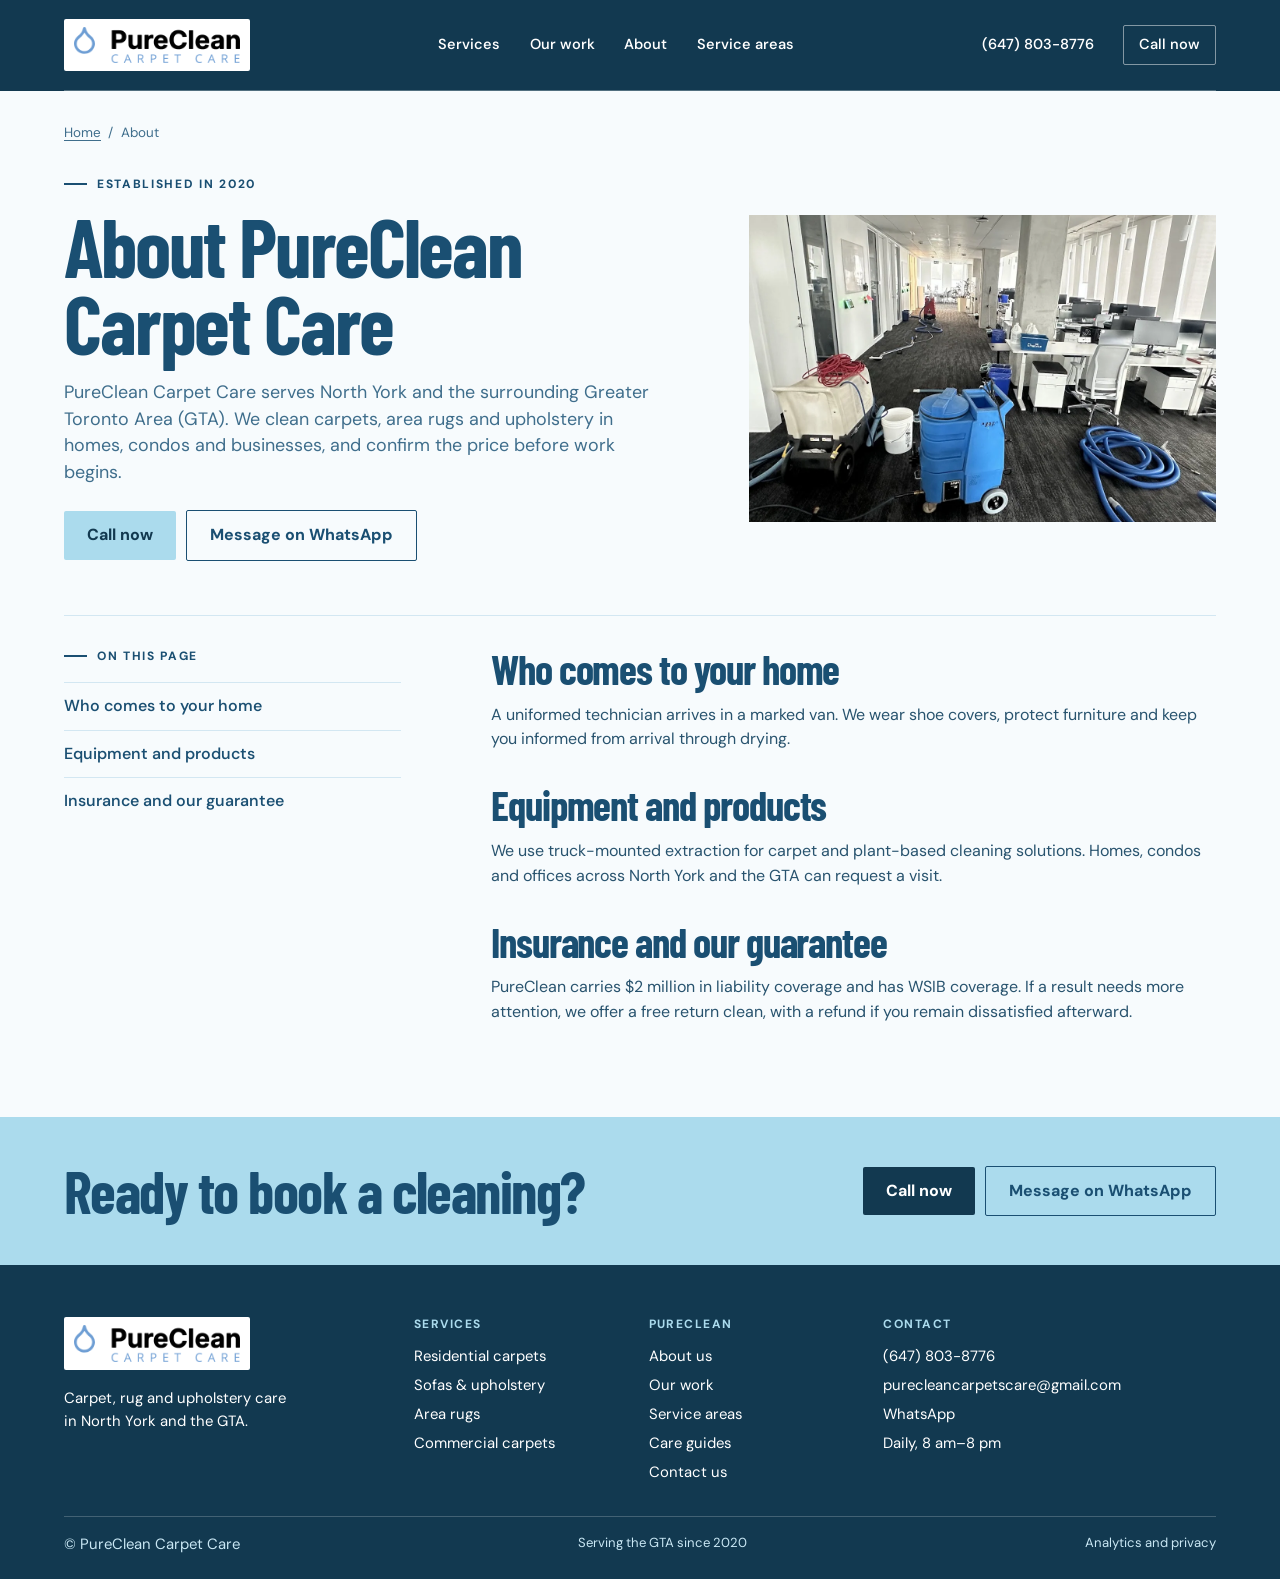
==== commit 889d5994: "Update PureClean About page copy and photo" ====
--- a/docs/about-us/index.html
+++ b/docs/about-us/index.html
@@ -4,20 +4,20 @@
     <meta charset="utf-8" />
     <meta name="viewport" content="width=device-width, initial-scale=1" />
     <title>About PureClean Carpet Care | North York Cleaning Team</title>
-    <meta name="description" content="Meet the PureClean team serving North York and the GTA. Learn how the team assesses carpets and upholstery, prepares quotes and handles a re-clean." />
+    <meta name="description" content="PureClean Carpet Care serves North York and the surrounding GTA with carpet, area rug and upholstery cleaning for homes, condos and businesses." />
     <link rel="canonical" href="https://purecleancarpet.ca/about-us/" />
     <meta property="og:locale" content="en_CA" />
     <meta property="og:site_name" content="PureClean Carpet Care" />
     <meta property="og:type" content="website" />
     <meta property="og:title" content="About PureClean Carpet Care | North York Cleaning Team" />
-    <meta property="og:description" content="Meet the PureClean team serving North York and the GTA. Learn how the team assesses carpets and upholstery, prepares quotes and handles a re-clean." />
+    <meta property="og:description" content="PureClean Carpet Care serves North York and the surrounding GTA with carpet, area rug and upholstery cleaning for homes, condos and businesses." />
     <meta property="og:url" content="https://purecleancarpet.ca/about-us/" />
-    <meta property="og:image" content="https://purecleancarpet.ca/assets/social/field-hall.jpg" />
+    <meta property="og:image" content="https://purecleancarpet.ca/assets/social/office-cleaning-equipment.jpg" />
     <meta property="og:image:type" content="image/jpeg" />
     <meta property="og:image:width" content="1200" />
     <meta property="og:image:height" content="630" />
-    <meta property="og:image:alt" content="Cleaned carpet in a hallway" />
-    <meta name="twitter:image:alt" content="Cleaned carpet in a hallway" />
+    <meta property="og:image:alt" content="Carpet cleaning equipment set up in an office" />
+    <meta name="twitter:image:alt" content="Carpet cleaning equipment set up in an office" />
     <meta name="twitter:card" content="summary_large_image" />
     <link rel="icon" href="../assets/pureclean-favicon.png" type="image/png" />
     <meta name="theme-color" content="#123950" />
@@ -110,7 +110,7 @@
             "@id": "https://purecleancarpet.ca/about-us/#page",
             "url": "https://purecleancarpet.ca/about-us/",
             "name": "About PureClean Carpet Care | North York Cleaning Team",
-            "description": "Meet the PureClean team serving North York and the GTA. Learn how the team assesses carpets and upholstery, prepares quotes and handles a re-clean.",
+            "description": "PureClean Carpet Care serves North York and the surrounding GTA with carpet, area rug and upholstery cleaning for homes, condos and businesses.",
             "inLanguage": "en-CA",
             "publisher": {
               "@id": "https://purecleancarpet.ca/#business"
@@ -120,7 +120,7 @@
             },
             "primaryImageOfPage": {
               "@type": "ImageObject",
-              "url": "https://purecleancarpet.ca/assets/social/field-hall.jpg",
+              "url": "https://purecleancarpet.ca/assets/social/office-cleaning-equipment.jpg",
               "width": 1200,
               "height": 630
             },
@@ -197,8 +197,9 @@
               <p class="eyebrow">Established in 2020</p>
               <h1>About PureClean Carpet Care</h1>
               <p class="intro-copy">
-                PureClean began in 2020 with one truck. The team wanted to agree on the price before starting,
-                show up when expected and walk through the finished work with the customer.
+                PureClean Carpet Care serves North York and the surrounding Greater Toronto Area (GTA). We clean
+                carpets, area rugs and upholstery in homes, condos and businesses, and confirm the price
+                before work begins.
               </p>
               <div class="contact-actions">
                 <a class="button" href="tel:+16478038776" data-analytics="page-introduction-call-now"
@@ -212,10 +213,10 @@
               </div>
             </div>
             <img
-              src="../assets/field-hall.webp"
-              alt="Extraction lines in a commercial hall cleaned by PureClean"
-              width="1170"
-              height="878"
+              src="../assets/projects/office-cleaning-equipment.webp"
+              alt="Carpet cleaning equipment set up in an office"
+              width="1200"
+              height="900"
               class=""
               fetchpriority="high"
               loading="eager"
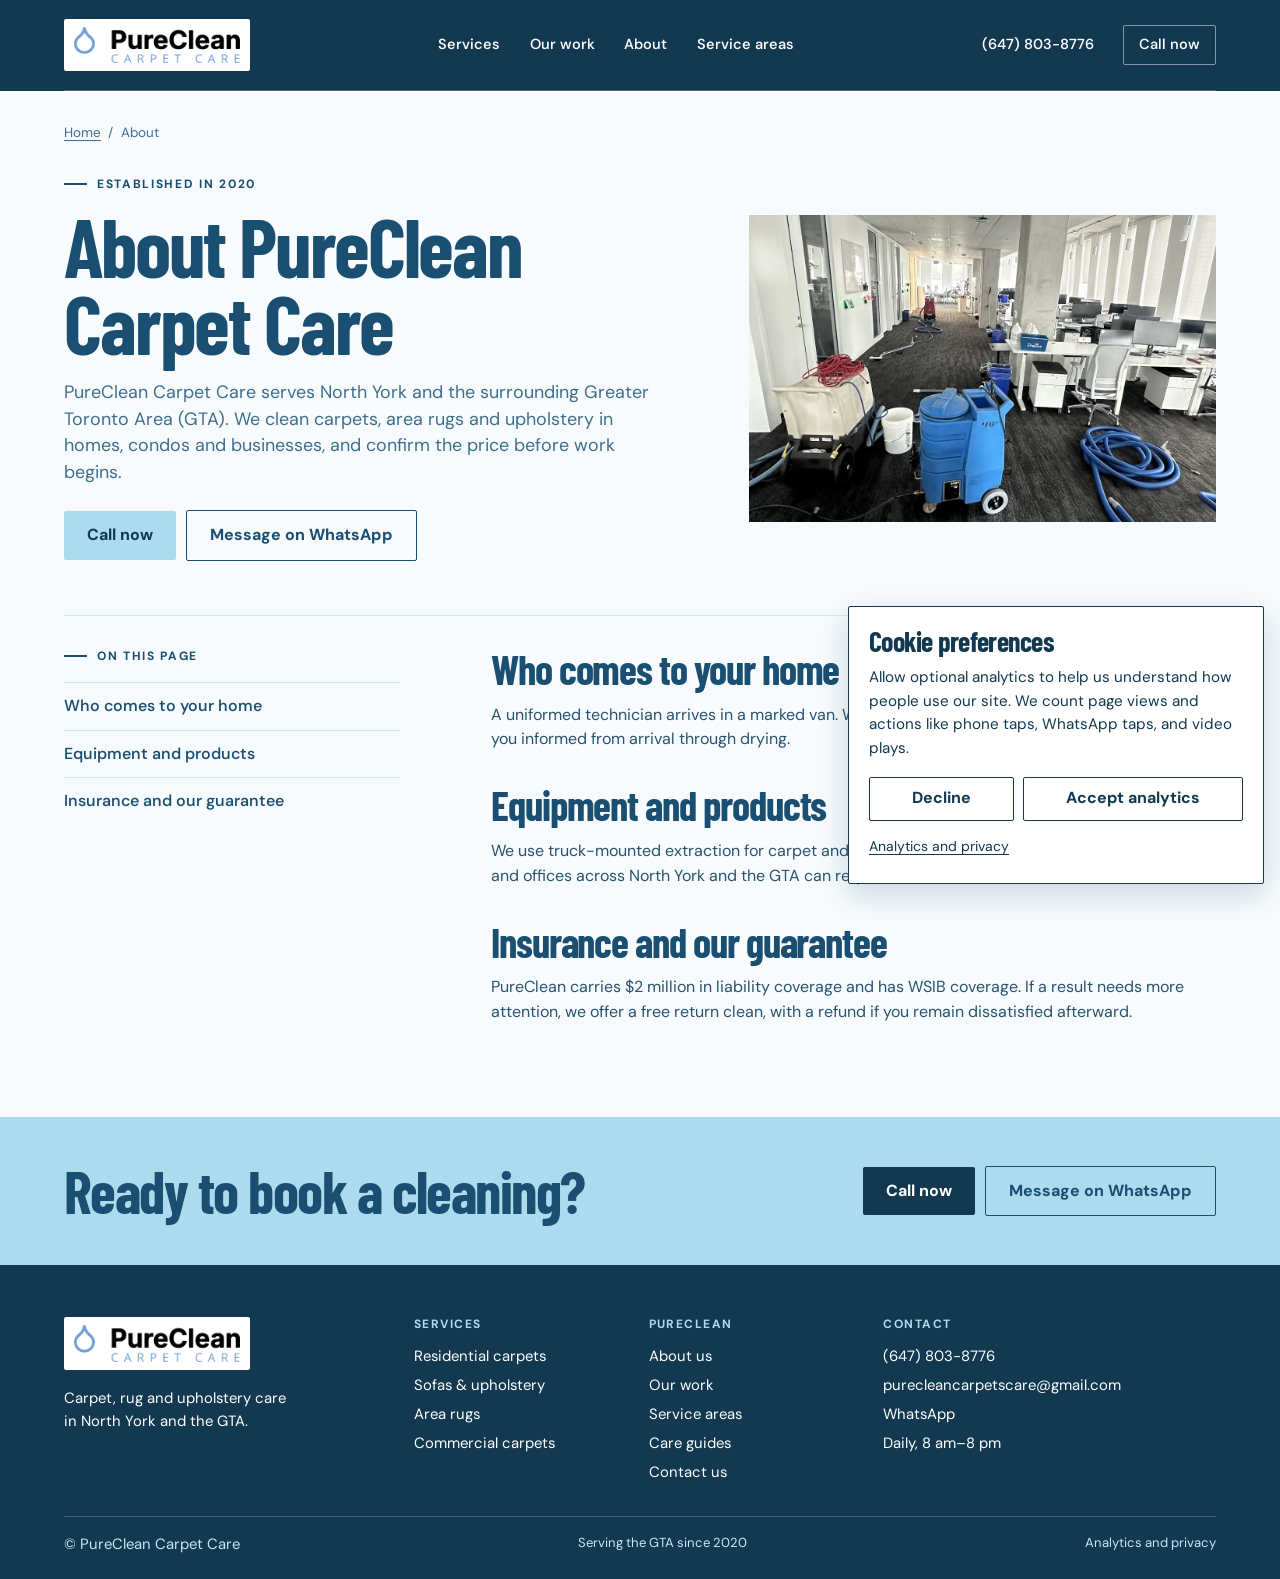
==== commit 4c68cc13: "Require consent before recording website analytics" ====
--- a/docs/about-us/index.html
+++ b/docs/about-us/index.html
@@ -22,7 +22,7 @@
     <link rel="icon" href="../assets/pureclean-favicon.png" type="image/png" />
     <meta name="theme-color" content="#123950" />
     <link rel="preload" href="../assets/barlow-condensed-700.woff2" as="font" type="font/woff2" crossorigin />
-    <link rel="stylesheet" href="../assets/style.css" />
+    <link rel="stylesheet" href="../assets/style.css?v=opt-in" />
     <script type="application/ld+json">
       {
         "@context": "https://schema.org",
@@ -150,7 +150,7 @@
       }
     </script>
     <script defer src="../assets/site.js"></script>
-    <script defer src="../assets/analytics.js"></script>
+    <script defer src="../assets/analytics.js?v=opt-in"></script>
   </head>
   <body data-analytics-page="/about-us/">
     <a class="skip" href="#main" data-analytics="page-content-skip-to-content">Skip to content</a>
--- a/docs/assets/style.css
+++ b/docs/assets/style.css
@@ -194,22 +194,22 @@
   overflow: hidden;
 }
 .hero-photo {
-  inset: 0;
   position: absolute;
+  right: 0;
+  bottom: 0;
   z-index: -2;
-  width: 100%;
-  height: 100%;
-  object-fit: cover;
-  object-position: 65% 55%;
+  width: auto;
+  height: auto;
+  max-width: 100%;
+  max-height: 100%;
+  mask-image: linear-gradient(to right, transparent, #000 min(200px, 18%));
 }
 .hero:after {
   content: "";
   position: absolute;
   z-index: -1;
   inset: 0;
-  background:
-    linear-gradient(90deg, rgba(14, 43, 63, 0.86), rgba(14, 43, 63, 0.5) 39%, transparent 71%),
-    linear-gradient(180deg, rgba(14, 43, 63, 0.4), transparent 29%, transparent 70%, rgba(14, 43, 63, 0.23));
+  background: linear-gradient(90deg, rgba(14, 43, 63, 0.86), rgba(14, 43, 63, 0.5) 39%, transparent 71%);
 }
 .hero-grid {
   display: flex;
@@ -637,6 +637,53 @@
   color: #c9e7f4;
   font-size: 0.82rem;
 }
+.analytics-banner {
+  position: fixed;
+  z-index: 10;
+  inset-inline-end: max(1rem, env(safe-area-inset-right));
+  inset-block-end: max(1rem, env(safe-area-inset-bottom));
+  width: min(26rem, calc(100% - 2rem));
+  max-height: calc(100% - 2rem);
+  overflow: auto;
+  padding: 1.25rem;
+  border: 1px solid var(--dark);
+  border-radius: var(--round);
+  background: var(--white);
+  color: var(--dark);
+  box-shadow: 0 10px 32px #12395030;
+}
+.analytics-banner h2 {
+  font-size: 1.75rem;
+}
+.analytics-banner p {
+  margin-block: 0.65rem 1rem;
+  font-size: 0.95rem;
+}
+.analytics-banner-actions {
+  display: flex;
+  flex-wrap: wrap;
+  gap: 0.6rem;
+}
+.analytics-banner-actions button {
+  flex: 1 1 auto;
+  min-height: 44px;
+  padding: 0.5rem 0.75rem;
+  border: 1px solid var(--dark);
+  border-radius: var(--round);
+  color: var(--dark);
+  font-weight: 700;
+}
+.analytics-banner-actions button:hover {
+  background: var(--line);
+}
+.analytics-banner > a {
+  display: inline-block;
+  margin-top: 0.6rem;
+  padding-block: 0.35rem;
+  font-size: 0.875rem;
+  text-decoration: underline;
+  text-underline-offset: 0.2em;
+}
 .inner-top {
   padding: 32px 0 54px;
 }
@@ -1104,13 +1151,8 @@
     padding-top: 123px;
     padding-bottom: 155px;
   }
-  .hero-photo {
-    object-position: 61% center;
-  }
   .hero:after {
-    background:
-      linear-gradient(90deg, rgba(14, 43, 63, 0.74), rgba(14, 43, 63, 0.43) 45%, transparent),
-      linear-gradient(180deg, #123950a8, transparent 75%);
+    background: linear-gradient(90deg, rgba(14, 43, 63, 0.74), rgba(14, 43, 63, 0.43) 45%, transparent);
   }
   .hero h1 {
     font-size: clamp(6rem, 20vw, 8.4rem);
@@ -1441,26 +1483,26 @@
   transform: scale(0.769231);
 }
 @media (max-width: 680px) {
+  .hero {
+    display: grid;
+    grid-template-columns: minmax(0, 1fr);
+  }
   .hero-photo {
-    top: auto;
-    bottom: 0;
-    height: 55%;
-    object-position: right 58%;
+    grid-row: 2;
+    position: static;
+    z-index: auto;
+    width: 100%;
+    max-height: none;
+    mask-image: none;
   }
   .hero:after {
-    background: linear-gradient(
-      180deg,
-      #123950 0%,
-      #123950 36%,
-      rgba(18, 57, 80, 0.87) 47%,
-      rgba(18, 57, 80, 0.18) 65%,
-      transparent 76%
-    );
+    content: none;
   }
   .hero-grid {
-    min-height: 640px;
+    grid-row: 1;
+    min-height: 0;
     padding-top: 104px;
-    padding-bottom: 180px;
+    padding-bottom: 32px;
   }
   .hero .button {
     position: relative;
@@ -1546,9 +1588,6 @@
   .hero .contact-actions {
     margin-top: 20px;
   }
-  .hero-grid {
-    padding-bottom: 145px;
-  }
   .hero .contact-actions .button,
   .hero .contact-actions .button-link {
     padding-inline: 15px;
